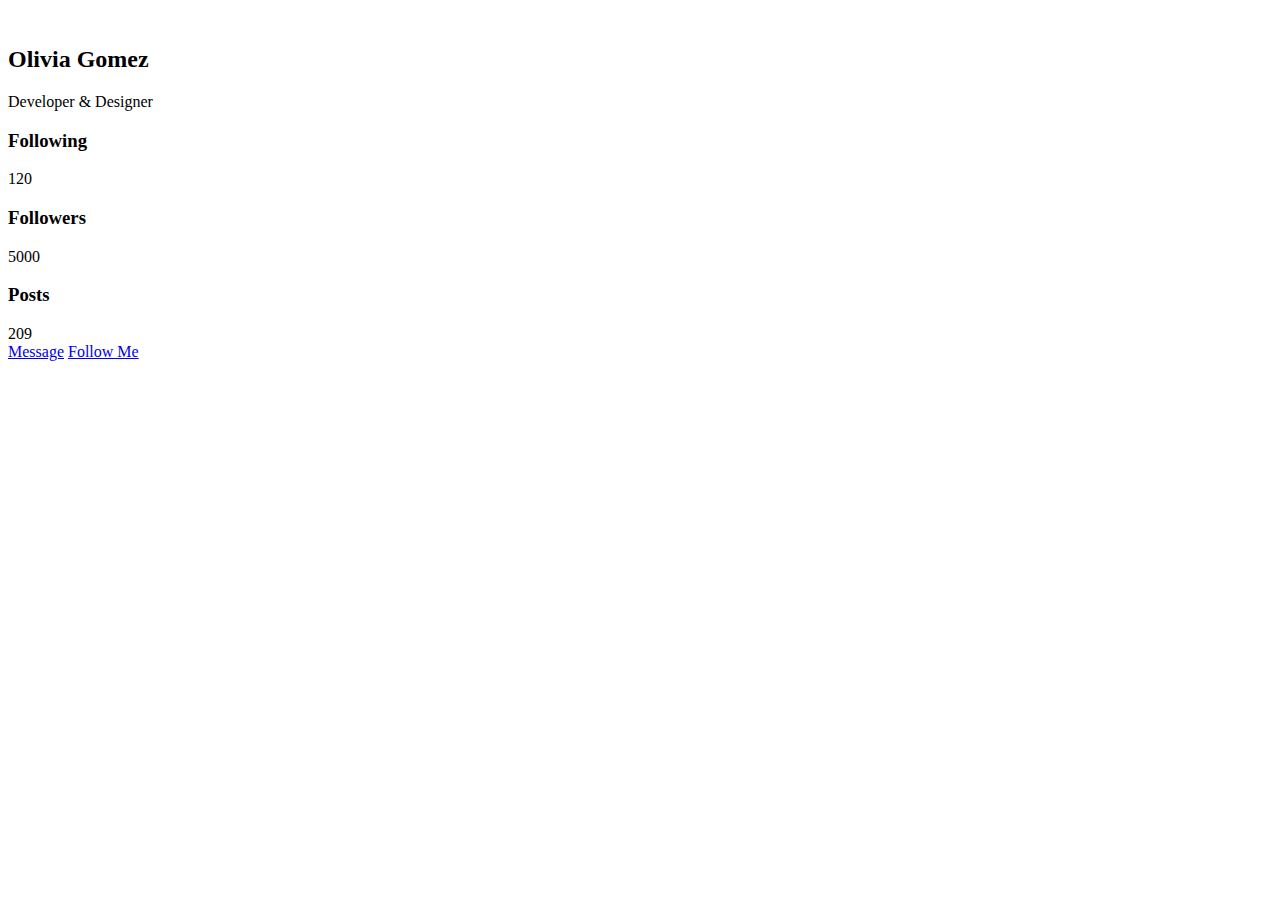
==== index.html @ 3eabc704 "..." ====
<!DOCTYPE html>
<!---Coding By CoderGirl!--->
<html lang="en">
<head>
  <meta charset="UTF-8">
  <meta name="viewport" content="width=device-width, initial-scale=1.0">
  <meta http-equiv="X-UA-Compatible" content="ie=edge">
  <title> Profle Card UI Design | CoderGirl </title>
  <!---Custom Css File!--->
  <link rel="stylesheet" href="style.css">
</head>
<body>
  <section class="main">
  <div class="profile-card">
    <div class="image">
      <img src="images/profile.jpg" alt="" class="profile-pic">
    </div>
    <div class="data">
      <h2>Olivia Gomez</h2>
      <span>Developer & Designer</span>
    </div>
    <div class="row">
      <div class="info">
        <h3>Following</h3>
        <span>120</span>
      </div>
      <div class="info">
        <h3>Followers</h3>
        <span>5000</span>
      </div>
      <div class="info">
        <h3>Posts</h3>
        <span>209</span>
      </div>
    </div>
    <div class="buttons">
      <a href="#" class="btn">Message</a>
      <a href="#" class="btn">Follow Me</a>
    </div>
  </div>
</section>
</body>
</html>
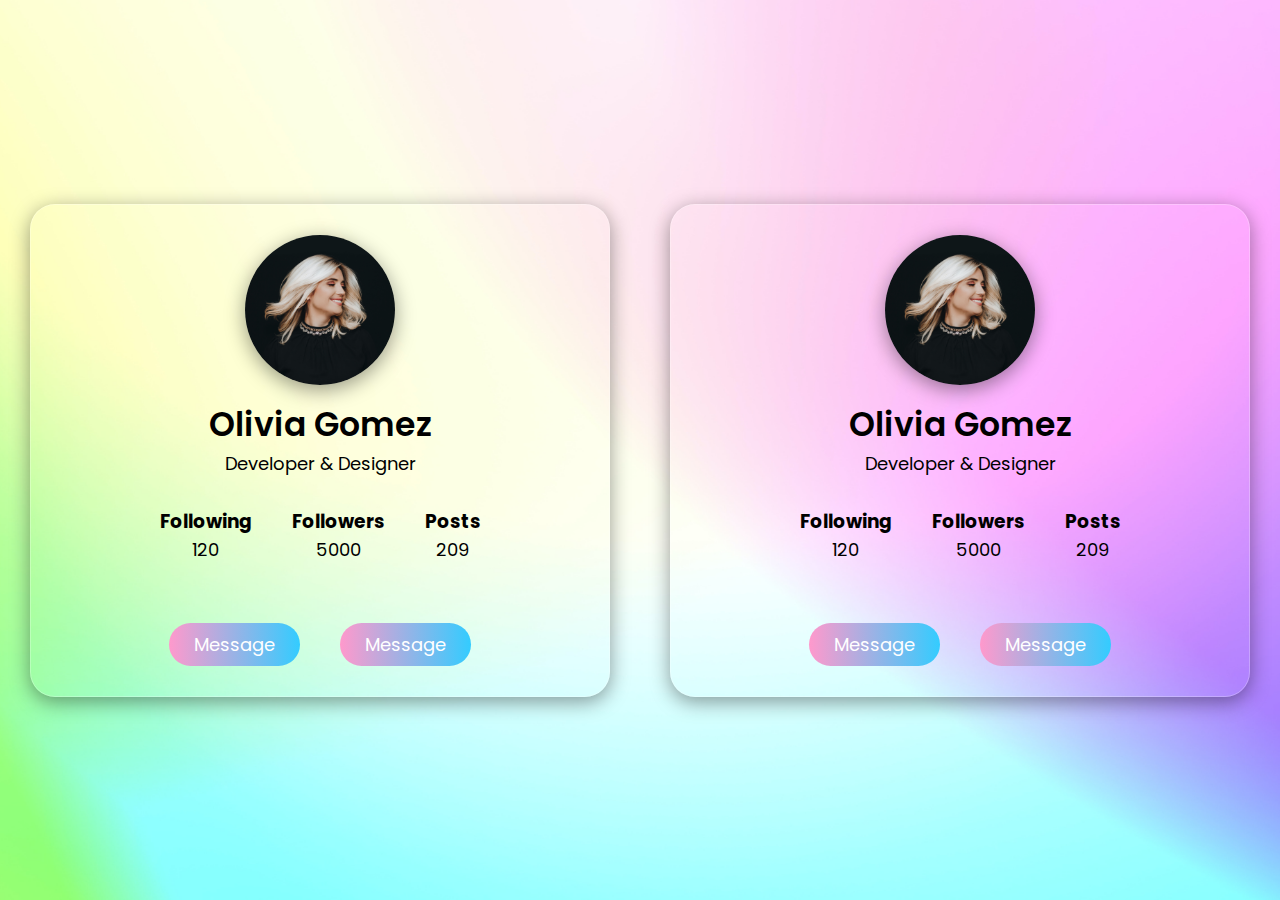
==== commit cd3eeb5a: "dx" ====
--- a/index.html
+++ b/index.html
@@ -5,39 +5,77 @@
   <meta charset="UTF-8">
   <meta name="viewport" content="width=device-width, initial-scale=1.0">
   <meta http-equiv="X-UA-Compatible" content="ie=edge">
-  <title> Profle Card UI Design | CoderGirl </title>
-  <!---Custom Css File!--->
-  <link rel="stylesheet" href="style.css">
+  <title> Profile Card UI Design | CoderGirl </title>
+  <!--- Custom CSS File !--->
+  <link rel="stylesheet" href="assets/style.css">
 </head>
 <body>
   <section class="main">
-  <div class="profile-card">
-    <div class="image">
-      <img src="images/profile.jpg" alt="" class="profile-pic">
-    </div>
-    <div class="data">
-      <h2>Olivia Gomez</h2>
-      <span>Developer & Designer</span>
-    </div>
+    <div class="profile-card">
+      <div class="image">
+        <img src="assets/images/female.jpg" alt="Profile Picture" class="profile-pic">
+      </div>
+      <div class="data">
+        <h2>Olivia Gomez</h2>
+        <span>Developer & Designer</span>
+      </div>
+      <div class="row">
+        <div class="info">
+          <h3>Following</h3>
+          <span>120</span>
+        </div>
+        <div class="info">
+          <h3>Followers</h3>
+          <span>5000</span>
+        </div>
+        <div class="info">
+          <h3>Posts</h3>
+          <span>209</span>
+        </div>
+      </div>
+          <!-- Tombol di luar profile card -->
     <div class="row">
-      <div class="info">
-        <h3>Following</h3>
-        <span>120</span>
+      <div class="buttons">
+        <a href="#" class="btn">Message</a>
       </div>
-      <div class="info">
-        <h3>Followers</h3>
-        <span>5000</span>
+      <div class="buttons">
+        <a href="#" class="btn">Message</a>
       </div>
-      <div class="info">
-        <h3>Posts</h3>
-        <span>209</span>
       </div>
     </div>
-    <div class="buttons">
-      <a href="#" class="btn">Message</a>
-      <a href="#" class="btn">Follow Me</a>
+    <div class="profile-card">
+      <div class="image">
+        <img src="assets/images/female.jpg" alt="Profile Picture" class="profile-pic">
+      </div>
+      <div class="data">
+        <h2>Olivia Gomez</h2>
+        <span>Developer & Designer</span>
+      </div>
+      <div class="row">
+        <div class="info">
+          <h3>Following</h3>
+          <span>120</span>
+        </div>
+        <div class="info">
+          <h3>Followers</h3>
+          <span>5000</span>
+        </div>
+        <div class="info">
+          <h3>Posts</h3>
+          <span>209</span>
+        </div>
+      </div>
+          <!-- Tombol di luar profile card -->
+    <div class="row">
+      <div class="buttons">
+        <a href="#" class="btn">Message</a>
+      </div>
+      <div class="buttons">
+        <a href="#" class="btn">Message</a>
+      </div>
+      </div>
     </div>
-  </div>
-</section>
+
+  </section>
 </body>
-</html>
+</html>--- a/assets/style.css
+++ b/assets/style.css
@@ -0,0 +1,81 @@
+@import url('https://fonts.googleapis.com/css2?family=Poppins:wght@200;300;400;500&display=swap');
+*{
+  margin: 0;
+  padding: 0;
+  box-sizing: border-box;
+  font-family: 'Poppins', sans-serif;
+}
+.main{
+  width: 100%;
+  height: 100vh;
+  display: flex;
+  align-items: center;
+  justify-content: center;
+  background-image: url(images/back.jpg);
+  background-position: center;
+  background-size: cover;
+}
+.profile-card{
+  display: flex;
+  flex-direction: column;
+  align-items: center;
+  max-width: 768px;
+  width: 100%;
+  border-radius: 25px;
+  padding: 30px;
+  border: 1px solid #ffffff40;
+  box-shadow: 0 5px 20px rgba(0,0,0,0.4);
+  margin: 30px;
+}
+.image{
+  position: relative;
+  height: 150px;
+  width: 150px;
+}
+.image .profile-pic{
+  width: 100%;
+  height: 100%;
+  object-fit: cover;
+  border-radius: 50%;
+  box-shadow: 0 5px 20px rgba(0,0,0,0.4);
+}
+.data{
+  display: flex;
+  flex-direction: column;
+  align-items: center;
+  margin-top: 15px;
+}
+.data h2{
+  font-size: 33px;
+  font-weight: 600;
+}
+span{
+  font-size: 18px;
+}
+.row{
+  display: flex;
+  align-items: center;
+  margin-top: 30px;
+}
+.row .info{
+  text-align: center;
+  padding: 0 20px;
+}
+.buttons{
+  display: flex;
+  align-items: center;
+  margin-top: 30px;
+}
+.buttons .btn{
+  color: #fff;
+  text-decoration: none;
+  margin: 0 20px;
+  padding: 8px 25px;
+  border-radius: 25px;
+  font-size: 18px;
+  white-space: nowrap;
+  background: linear-gradient(to left, #33ccff 0%, #ff99cc 100%);
+}
+.buttons .btn:hover{
+  box-shadow: inset 0 5px 20px rgba(0,0,0,0.4);
+}
